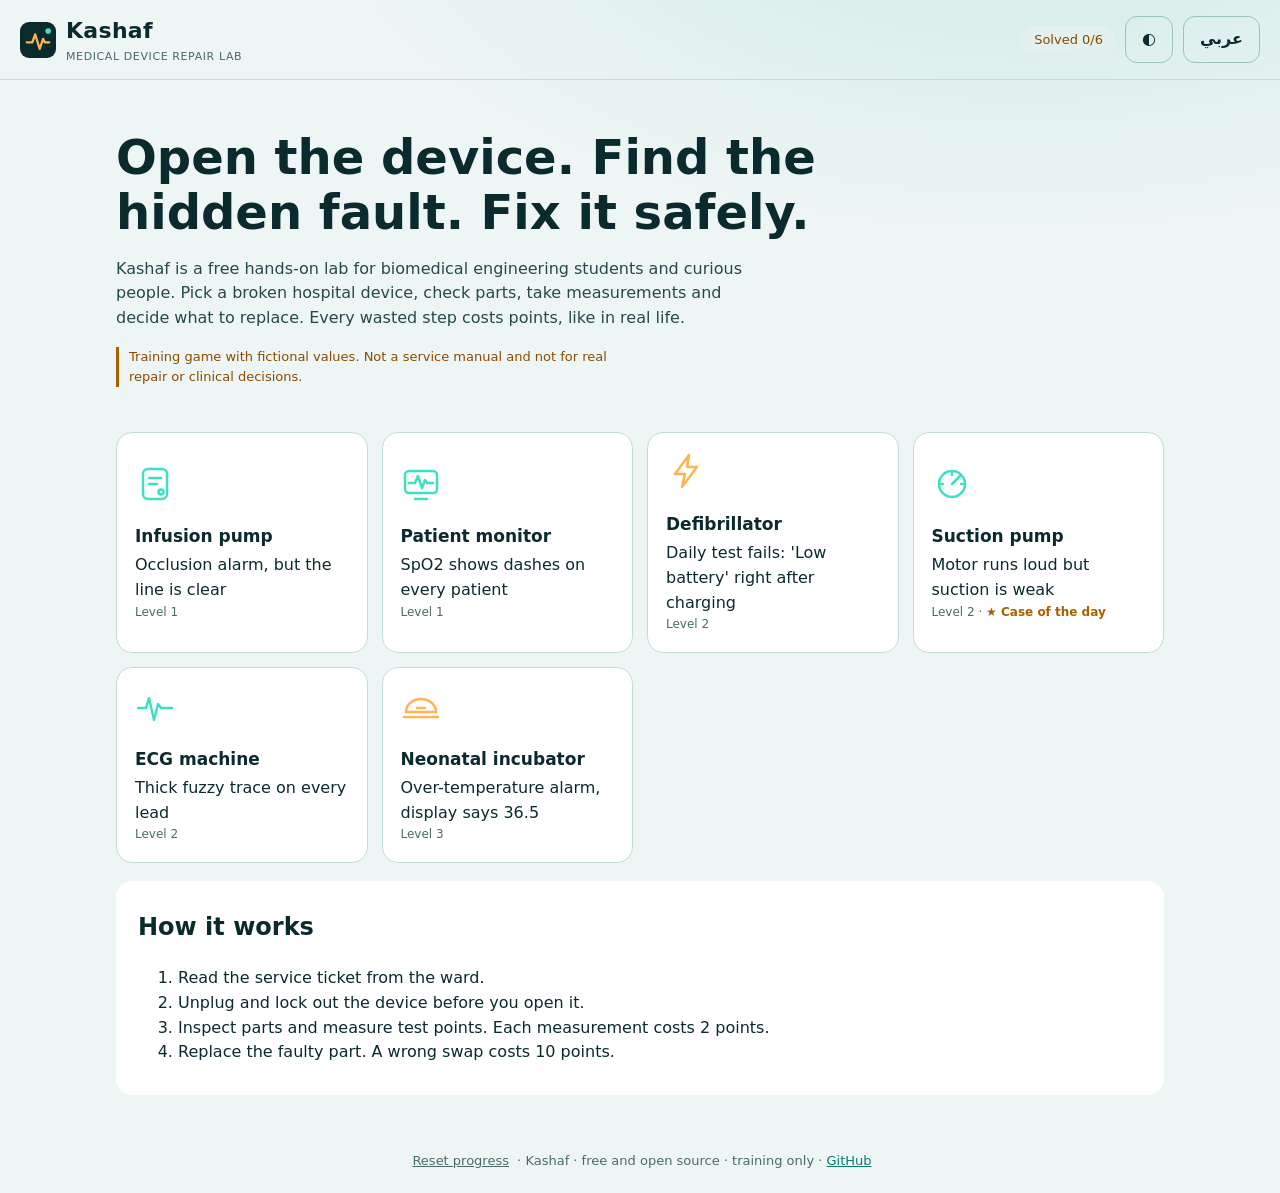
==== index.html @ 375be594 "Round 15: light/dark theme, DMM display never shows stray numbers" ====
<!doctype html>
<html lang="en" dir="ltr">
<head>
<meta charset="utf-8">
<meta name="viewport" content="width=device-width,initial-scale=1">
<title>Kashaf · Medical device repair lab</title>
<meta name="description" content="Kashaf is a free browser lab where you open virtual medical devices, hunt hidden faults and fix them. Training only.">
<meta property="og:title" content="Kashaf · Medical device repair lab">
<meta property="og:description" content="Open virtual hospital devices. Find the hidden fault. Fix it safely.">
<link rel="icon" href="favicon.svg">
<link rel="manifest" href="manifest.webmanifest">
<link rel="apple-touch-icon" href="icon-192.png">
<meta name="theme-color" content="#0b2a2e">
<meta property="og:type" content="website">
<meta property="og:image" content="https://yousefkhames.github.io/kashaf/og.png">
<meta name="twitter:card" content="summary_large_image">
<link rel="stylesheet" href="style.css">
</head>
<body>
<a class="skip" href="#main" data-i="skip"></a>
<header class="top">
  <a class="brand" href="#"><img src="logo.svg" alt="" width="36" height="36"><span>Kashaf<small data-i="tag"></small></span></a>
  <div class="actions"><span id="total" class="chip"></span><button id="theme" class="btn ghost" aria-label="Theme" title="Theme">◐</button><button id="lang" class="btn ghost" aria-label="Language">عربي</button></div>
</header>
<main id="main" tabindex="-1">
  <section id="home">
    <div class="hero">
      <h1 data-i="h1"></h1>
      <p data-i="sub"></p>
      <p class="warn" data-i="disc"></p>
    </div>
    <div id="cases" class="grid"></div>
    <div class="how"><h2 data-i="howh"></h2><ol><li data-i="h1s"></li><li data-i="h2s"></li><li data-i="h3s"></li><li data-i="h4s"></li></ol></div>
  </section>
  <section id="bench" hidden>
    <button id="back" class="btn ghost" data-i="back"></button>
    <div class="bench-head"><div><div class="muted" id="bdev"></div><h2 id="btitle"></h2></div><div class="score" role="status" aria-live="polite"><div class="muted" data-i="score"></div><div id="score">100</div></div></div>
    <div class="ticket"><b data-i="ticket"></b> <span id="complaint"></span></div>
    <div class="row">
      <div class="panel">
        <div class="safety"><label class="switch"><input type="checkbox" id="lock" aria-describedby="lockd"><span></span></label><div><b data-i="lock"></b><div class="muted" id="lockd" data-i="lockd"></div></div></div>
        <div id="board" class="board" role="group" aria-labelledby="bdev"></div>
        <div class="muted center" data-i="tap"></div>
      </div>
      <div class="panel side">
        <h3 id="cname" data-i="pick"></h3>
        <div class="tools">
          <button class="btn" id="tInsp" data-i="insp" disabled></button>
          <button class="btn" id="tMeter" data-i="meter" disabled></button>
          <button class="btn warnb" id="tFix" data-i="fix" disabled></button>
        </div>
        <div id="lcd" class="lcd" aria-hidden="true"><span class="lbl">DMM</span><span id="lcdv">---</span></div>
        <div id="log" class="log" aria-live="polite"></div>
        <button class="btn ghost" id="hint" data-i="hint"></button>
      </div>
    </div>
  </section>
  <section id="result" hidden>
    <div class="panel center">
      <div id="stars" class="stars"></div>
      <h2 id="rtitle"></h2>
      <p id="rwhy"></p>
      <div id="rstats" class="muted"></div>
      <ul id="chk" class="chk"></ul>
      <pre id="report" class="report" tabindex="0"></pre>
      <div class="actions center"><button id="copy" class="btn" data-i="copy"></button><button id="again" class="btn ghost" data-i="again"></button><button id="next" class="btn ghost" data-i="menu"></button></div>
    </div>
  </section>
</main>
<footer><button id="reset" class="lnk" data-i="reset"></button> · <span data-i="foot"></span> · <a href="https://github.com/yousefkhames/kashaf" id="gh" rel="noopener">GitHub</a></footer>
<script src="cases.js"></script>
<script src="app.js"></script>
<script>if("serviceWorker"in navigator)addEventListener("load",()=>navigator.serviceWorker.register("sw.js").catch(()=>{}))</script>
</body>
</html>
---- style.css ----
:root{--bg:#071a1d;--card:#0e2a2f;--card2:#12363c;--ink:#e8f6f4;--mut:#8fb3b0;--amber:#ffb454;--mint:#3ee0c1;--red:#ff6b6b;--r:16px}
*{box-sizing:border-box}
body{margin:0;background:radial-gradient(1200px 600px at 80% -10%,#0f3d42 0,transparent 60%),var(--bg);color:var(--ink);font:16px/1.55 system-ui,-apple-system,"Segoe UI",Tahoma,sans-serif;min-height:100vh;display:flex;flex-direction:column}
html[dir=rtl] body{font-family:"Segoe UI",Tahoma,system-ui,sans-serif}
main{flex:1;width:min(1080px,100%);margin:0 auto;padding:16px}
.top{display:flex;justify-content:space-between;align-items:center;padding:14px 20px;border-bottom:1px solid #15454b}
.brand{display:flex;gap:10px;align-items:center;color:var(--ink);text-decoration:none;font-weight:800;font-size:22px;letter-spacing:.3px}
.brand small{display:block;font-size:11px;font-weight:500;color:var(--mut);letter-spacing:.6px}
.actions{display:flex;gap:10px;align-items:center}.center{text-align:center;justify-content:center}
.chip{background:var(--card2);padding:4px 12px;border-radius:99px;font-size:13px;color:var(--amber)}
.btn{background:var(--mint);color:#032;border:0;border-radius:12px;padding:10px 16px;font:inherit;font-weight:700;cursor:pointer}
.btn:disabled{opacity:.35;cursor:not-allowed}.btn.ghost{background:transparent;color:var(--ink);border:1px solid #1f5a61}.btn.warnb{background:var(--amber)}
.btn:focus-visible,input:focus-visible+span,.comp:focus-visible{outline:3px solid var(--amber);outline-offset:2px}
.hero{padding:34px 0 18px}.hero h1{font-size:clamp(28px,5vw,48px);line-height:1.15;margin:0 0 10px;max-width:16em}
.hero p{max-width:40em;color:#c4e3df}.warn{font-size:13px;color:var(--amber)!important;border-inline-start:3px solid var(--amber);padding-inline-start:10px}
.grid{display:grid;grid-template-columns:repeat(auto-fit,minmax(240px,1fr));gap:14px;margin:14px 0}
.card{background:var(--card);border:1px solid #17484e;border-radius:var(--r);padding:18px;cursor:pointer;text-align:start;color:inherit;font:inherit;transition:.15s}
.card:hover{transform:translateY(-3px);border-color:var(--mint)}.card .ic{font-size:30px}.card h3{margin:6px 0 4px;font-size:17px}
.tag{font-size:12px;color:var(--mut)}.done{color:var(--mint);font-weight:700}
.how{background:var(--card);border-radius:var(--r);padding:8px 22px 14px;margin:18px 0}
.panel{background:var(--card);border:1px solid #17484e;border-radius:var(--r);padding:16px}
.row{display:grid;grid-template-columns:1.5fr 1fr;gap:14px;margin-top:12px}
@media(max-width:800px){.row{grid-template-columns:1fr}}
.bench-head{display:flex;justify-content:space-between;align-items:end;margin-top:10px}.bench-head h2{margin:0}
.muted{color:var(--mut);font-size:13px}.score{text-align:end}#score{font-size:38px;font-weight:800;color:var(--amber);line-height:1}
.ticket{background:#2b2412;border:1px solid #6b5420;border-radius:12px;padding:10px 14px;margin:10px 0;color:#ffe3b0}
.safety{display:flex;gap:12px;align-items:center;margin-bottom:10px}
.switch{position:relative;width:52px;height:30px;flex:none}.switch input{opacity:0;position:absolute;inset:0;cursor:pointer;z-index:2}
.switch span{position:absolute;inset:0;background:#35575a;border-radius:99px;transition:.2s}.switch span:before{content:"";position:absolute;top:3px;inset-inline-start:3px;width:24px;height:24px;border-radius:50%;background:#fff;transition:.2s}
.switch input:checked+span{background:var(--mint)}.switch input:checked+span:before{inset-inline-start:25px}
.board{display:grid;grid-template-columns:repeat(3,1fr);gap:10px;padding:12px;background:#06191c;border-radius:12px;border:1px dashed #1c5a60}
.comp{background:#10353b;border:1.5px solid #2a7a80;border-radius:12px;color:var(--ink);font:inherit;min-height:84px;padding:8px;cursor:pointer;display:flex;flex-direction:column;justify-content:center;align-items:center;gap:4px;transition:.15s}
.comp:hover{border-color:var(--amber)}.comp.sel{border-color:var(--amber);border-width:3px;background:#1b4a50}.comp.checked{background:#143f33}.comp.bad{background:#4a2323;border-color:var(--red)}.comp.fixed{background:#145040;border-color:var(--mint)}
.cn{font-weight:600;font-size:15px}.cs{font-size:12px;color:var(--mut);min-height:16px}
@media(max-width:560px){.board{grid-template-columns:repeat(2,1fr)}main{padding:10px}.hero{padding-top:20px}.tools .btn{flex:1}.bench-head h2{font-size:19px}#score{font-size:30px}.top{padding:10px 12px}}
@media(max-width:800px){.log{max-height:220px}}
.side h3{margin:0 0 10px}.tools{display:flex;gap:8px;flex-wrap:wrap}
.log{min-height:120px;max-height:260px;overflow:auto;margin:12px 0;font-size:14px}
.log p{background:var(--card2);border-radius:10px;padding:8px 10px;margin:6px 0}.log .e{border-inline-start:3px solid var(--red)}.log .g{border-inline-start:3px solid var(--mint)}
.stars{font-size:44px;color:var(--amber);letter-spacing:6px}
footer{padding:18px;text-align:center;color:var(--mut);font-size:13px}footer a{color:var(--mint)}
@media(prefers-reduced-motion:reduce){*{transition:none!important}}
#rstats{margin:10px 0 16px}
.skip{position:absolute;inset-inline-start:8px;top:-60px;background:var(--amber);color:#000;padding:8px 14px;border-radius:8px;z-index:10;font-weight:700}.skip:focus{top:8px}
#main:focus{outline:none}.comp:focus-visible,.card:focus-visible{outline:3px solid var(--amber);outline-offset:2px}
:root{--mut:#a3c4c1}.warn{color:#ffc470!important}
@media(prefers-contrast:more){.panel,.card,.comp{border-color:#8fe;}}
.log{scroll-behavior:smooth}
.lcd{display:flex;justify-content:space-between;align-items:center;direction:ltr;background:#1a2a14;color:#b6ff7a;font:700 26px/1 ui-monospace,Menlo,Consolas,monospace;border-radius:10px;padding:12px 14px;margin-top:12px;border:2px solid #2c4a1f;text-shadow:0 0 8px #7fff3a66}
.lcd .lbl{font-size:11px;letter-spacing:1px;color:#6a9a4a}
.report{white-space:pre-wrap;text-align:start;background:#06191c;border:1px dashed #1c5a60;border-radius:12px;padding:12px;font:13px/1.6 ui-monospace,Menlo,Consolas,monospace;margin:14px 0;color:#c4e3df}
.daily{color:var(--amber);font-weight:700}.lnk{background:none;border:0;color:var(--mut);text-decoration:underline;font:inherit;cursor:pointer;padding:4px}.lnk:focus-visible{outline:3px solid var(--amber)}
.log .h{border-inline-start:3px solid var(--amber)}
.chk{list-style:none;padding:0;margin:12px auto;max-width:460px;text-align:start}.chk li{display:flex;justify-content:space-between;gap:10px;padding:6px 10px;border-radius:8px;margin:4px 0;background:var(--card2);font-size:14px}
.chk li.bad{border-inline-start:3px solid var(--amber)}.chk li.ok{border-inline-start:3px solid var(--mint)}.chk li.skip{opacity:.6}.chk li span:last-child{color:var(--mut)}

[data-theme=light]{--bg:#eef6f5;--card:#ffffff;--card2:#e3f0ee;--ink:#0b2a2e;--mut:#4a6b69;--amber:#a85f00;--mint:#0b7a68}
[data-theme=light] body{background:radial-gradient(1200px 600px at 80% -10%,#cfe9e5 0,transparent 60%),var(--bg)}
[data-theme=light] .top{border-color:#c4dcd9}[data-theme=light] .panel,[data-theme=light] .card,[data-theme=light] .how{border-color:#c4dcd9}
[data-theme=light] .hero p{color:#25494b}[data-theme=light] .warn{color:#8a4b00!important;border-color:#a85f00}
[data-theme=light] .btn{background:#0b7a68;color:#fff}[data-theme=light] .btn.ghost{background:transparent;color:var(--ink);border-color:#9bc4be}[data-theme=light] .btn.warnb{background:#ffb454;color:#2b1a00}
[data-theme=light] .board{background:#dcebe9;border-color:#9bc4be}[data-theme=light] .comp{background:#fff;border-color:#9bc4be;color:var(--ink)}[data-theme=light] .comp.sel{background:#d2ece7}[data-theme=light] .comp.checked{background:#d4f1e4}[data-theme=light] .comp.bad{background:#fbdcdc}[data-theme=light] .comp.fixed{background:#c9efdf}
[data-theme=light] .ticket{background:#fff3d6;border-color:#e0b252;color:#4a3300}[data-theme=light] .report{background:#f3faf9;color:#1c3b3d;border-color:#9bc4be}
[data-theme=light] .chip{color:#8a4b00}[data-theme=light] .brand{color:var(--ink)}
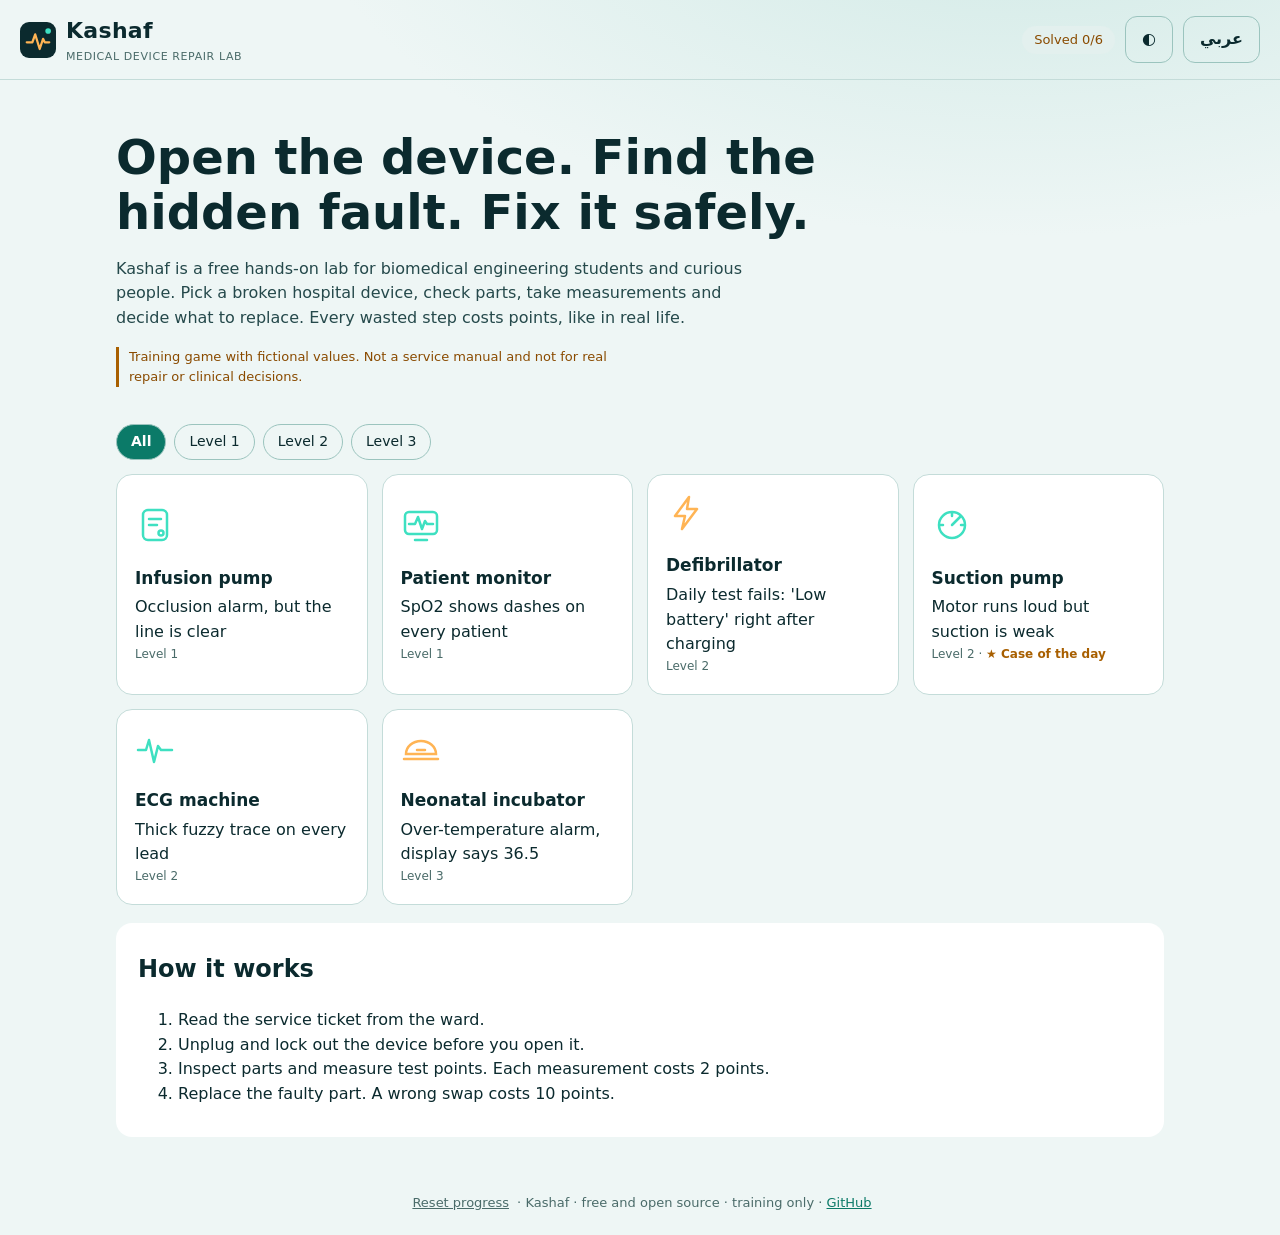
==== commit fad8bb91: "Round 17: level filter chips" ====
--- a/index.html
+++ b/index.html
@@ -29,6 +29,7 @@
       <p data-i="sub"></p>
       <p class="warn" data-i="disc"></p>
     </div>
+    <div id="filters" class="filters" role="group" aria-label="Filter"></div>
     <div id="cases" class="grid"></div>
     <div class="how"><h2 data-i="howh"></h2><ol><li data-i="h1s"></li><li data-i="h2s"></li><li data-i="h3s"></li><li data-i="h4s"></li></ol></div>
   </section>
--- a/style.css
+++ b/style.css
@@ -62,3 +62,4 @@
 [data-theme=light] .board{background:#dcebe9;border-color:#9bc4be}[data-theme=light] .comp{background:#fff;border-color:#9bc4be;color:var(--ink)}[data-theme=light] .comp.sel{background:#d2ece7}[data-theme=light] .comp.checked{background:#d4f1e4}[data-theme=light] .comp.bad{background:#fbdcdc}[data-theme=light] .comp.fixed{background:#c9efdf}
 [data-theme=light] .ticket{background:#fff3d6;border-color:#e0b252;color:#4a3300}[data-theme=light] .report{background:#f3faf9;color:#1c3b3d;border-color:#9bc4be}
 [data-theme=light] .chip{color:#8a4b00}[data-theme=light] .brand{color:var(--ink)}
+.filters{display:flex;gap:8px;flex-wrap:wrap;margin:6px 0}.chipb{background:transparent;color:var(--ink);border:1px solid #1f5a61;border-radius:99px;padding:6px 14px;font:inherit;font-size:14px;cursor:pointer}.chipb.on{background:var(--mint);color:#032;border-color:var(--mint);font-weight:700}[data-theme=light] .chipb{border-color:#9bc4be}[data-theme=light] .chipb.on{color:#fff}.chipb:focus-visible{outline:3px solid var(--amber)}
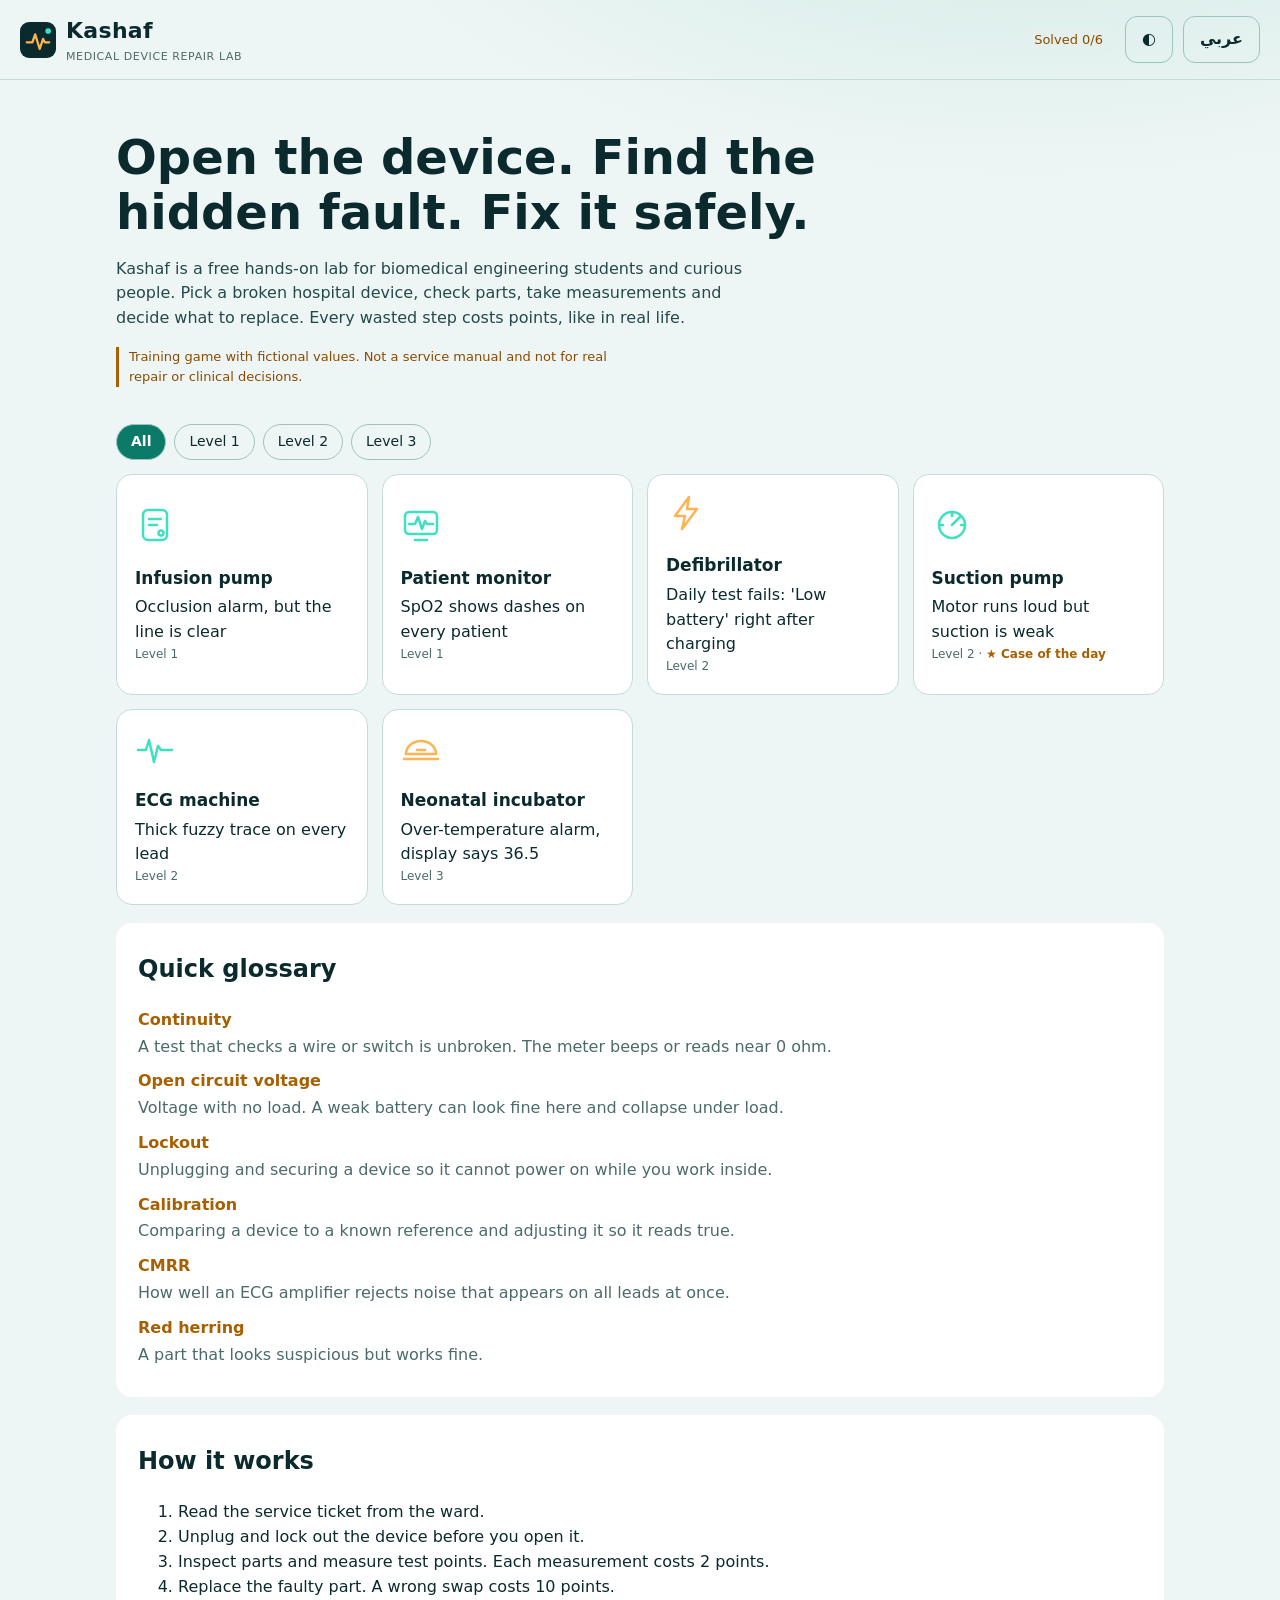
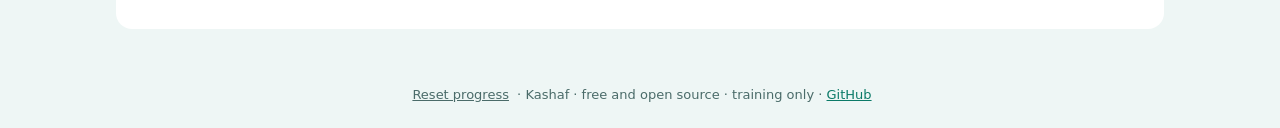
==== commit 1797b9d5: "Round 19: bilingual glossary" ====
--- a/index.html
+++ b/index.html
@@ -31,6 +31,7 @@
     </div>
     <div id="filters" class="filters" role="group" aria-label="Filter"></div>
     <div id="cases" class="grid"></div>
+    <div class="how gloss"><h2 data-i="gl"></h2><dl id="glist"></dl></div>
     <div class="how"><h2 data-i="howh"></h2><ol><li data-i="h1s"></li><li data-i="h2s"></li><li data-i="h3s"></li><li data-i="h4s"></li></ol></div>
   </section>
   <section id="bench" hidden>
@@ -64,7 +65,7 @@
       <div id="rstats" class="muted"></div>
       <ul id="chk" class="chk"></ul>
       <pre id="report" class="report" tabindex="0"></pre>
-      <div class="actions center"><button id="copy" class="btn" data-i="copy"></button><button id="again" class="btn ghost" data-i="again"></button><button id="next" class="btn ghost" data-i="menu"></button></div>
+      <div class="actions center"><button id="copy" class="btn" data-i="copy"></button><button id="share" class="btn ghost" data-i="share"></button><button id="again" class="btn ghost" data-i="again"></button><button id="next" class="btn ghost" data-i="menu"></button></div>
     </div>
   </section>
 </main>
--- a/style.css
+++ b/style.css
@@ -63,3 +63,4 @@
 [data-theme=light] .ticket{background:#fff3d6;border-color:#e0b252;color:#4a3300}[data-theme=light] .report{background:#f3faf9;color:#1c3b3d;border-color:#9bc4be}
 [data-theme=light] .chip{color:#8a4b00}[data-theme=light] .brand{color:var(--ink)}
 .filters{display:flex;gap:8px;flex-wrap:wrap;margin:6px 0}.chipb{background:transparent;color:var(--ink);border:1px solid #1f5a61;border-radius:99px;padding:6px 14px;font:inherit;font-size:14px;cursor:pointer}.chipb.on{background:var(--mint);color:#032;border-color:var(--mint);font-weight:700}[data-theme=light] .chipb{border-color:#9bc4be}[data-theme=light] .chipb.on{color:#fff}.chipb:focus-visible{outline:3px solid var(--amber)}
+.gloss dt{font-weight:700;margin-top:10px;color:var(--amber)}.gloss dd{margin:2px 0 0;color:var(--mut)}
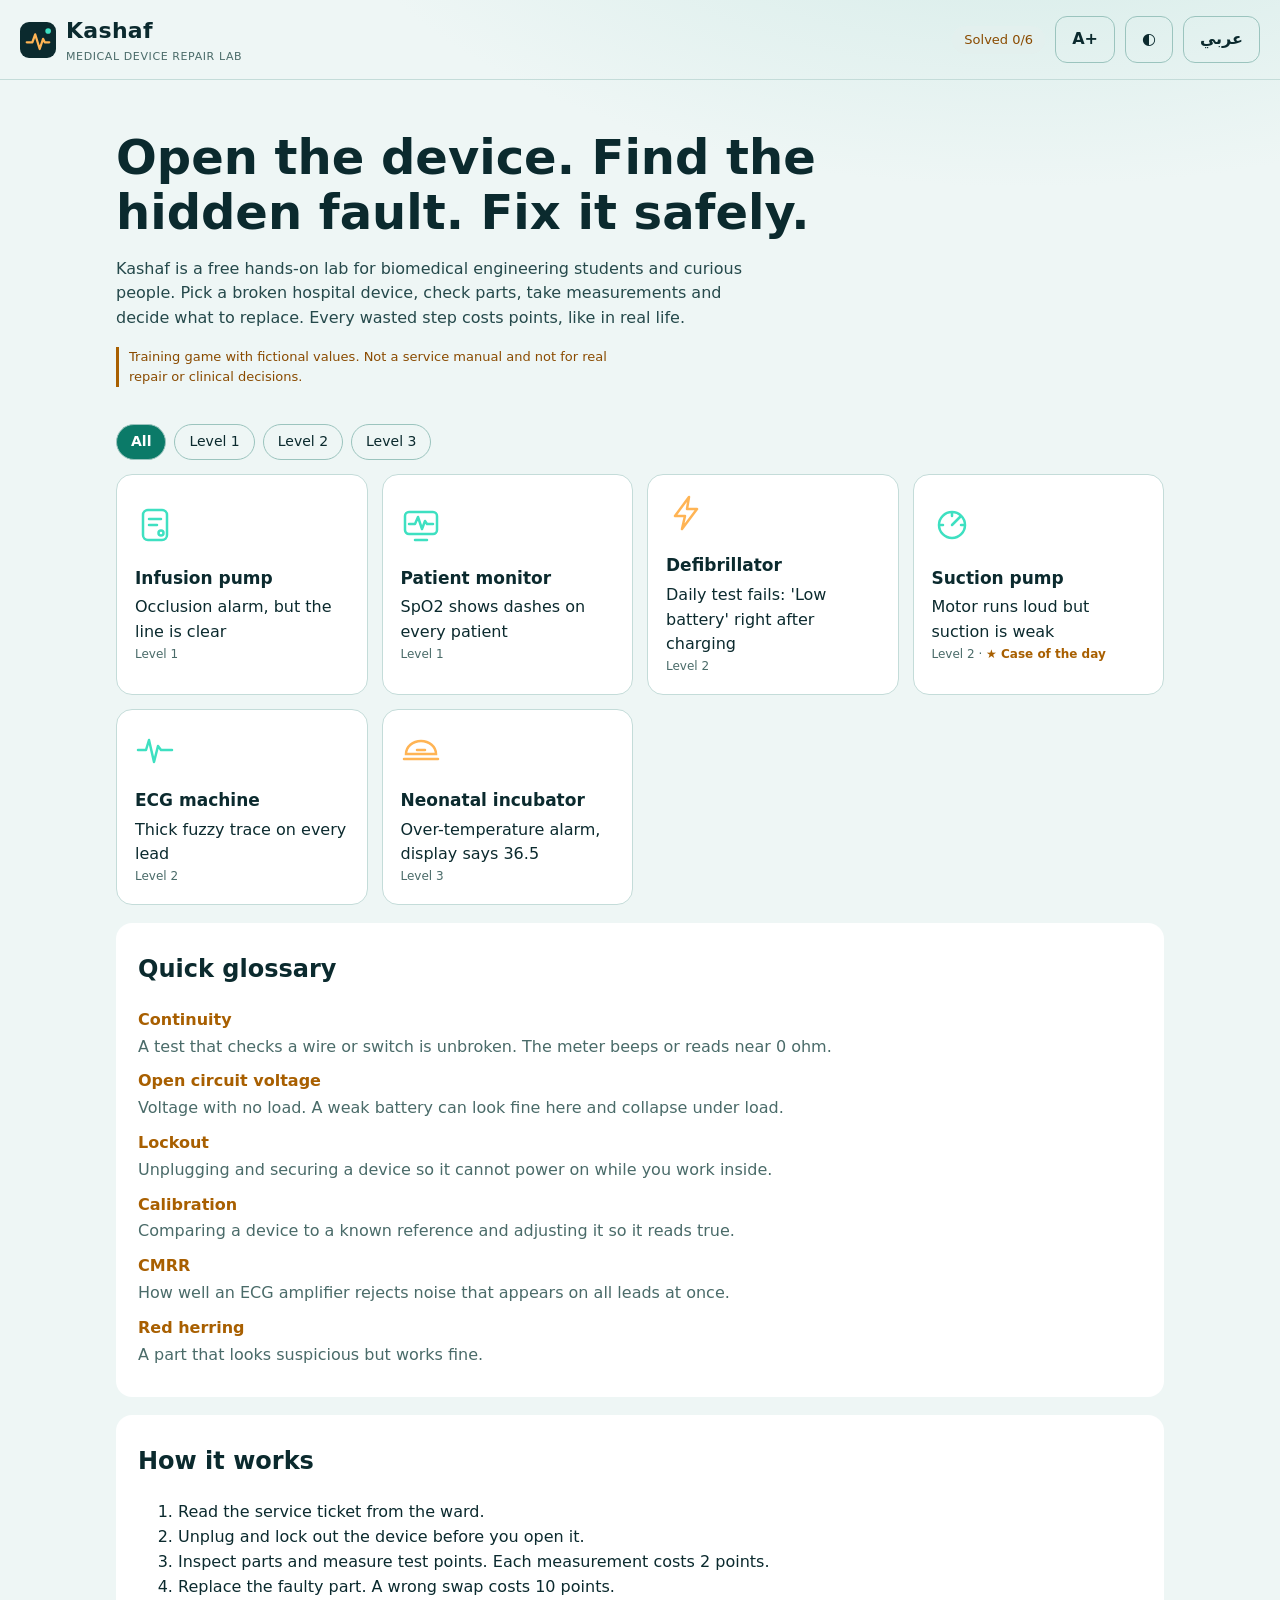
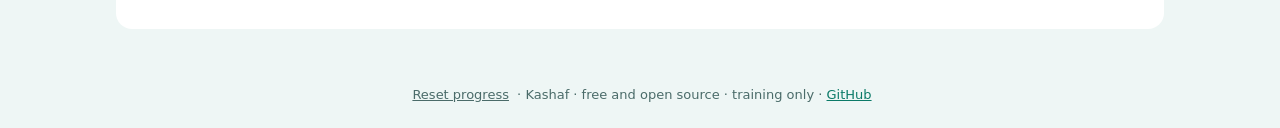
==== commit 52cae83d: "Round 24: text size control" ====
--- a/index.html
+++ b/index.html
@@ -20,7 +20,7 @@
 <a class="skip" href="#main" data-i="skip"></a>
 <header class="top">
   <a class="brand" href="#"><img src="logo.svg" alt="" width="36" height="36"><span>Kashaf<small data-i="tag"></small></span></a>
-  <div class="actions"><span id="total" class="chip"></span><button id="theme" class="btn ghost" aria-label="Theme" title="Theme">◐</button><button id="lang" class="btn ghost" aria-label="Language">عربي</button></div>
+  <div class="actions"><span id="total" class="chip"></span><button id="zoom" class="btn ghost" aria-label="Text size" title="Text size">A+</button><button id="theme" class="btn ghost" aria-label="Theme" title="Theme">◐</button><button id="lang" class="btn ghost" aria-label="Language">عربي</button></div>
 </header>
 <main id="main" tabindex="-1">
   <section id="home">
@@ -37,6 +37,7 @@
   <section id="bench" hidden>
     <button id="back" class="btn ghost" data-i="back"></button>
     <div class="bench-head"><div><div class="muted" id="bdev"></div><h2 id="btitle"></h2></div><div class="score" role="status" aria-live="polite"><div class="muted" data-i="score"></div><div id="score">100</div></div></div>
+    <div id="tip" class="tip" hidden><span data-i="tip"></span> <button id="tipx" class="lnk" data-i="gotit"></button></div>
     <div class="ticket"><b data-i="ticket"></b> <span id="complaint"></span></div>
     <div class="row">
       <div class="panel">
@@ -53,6 +54,7 @@
         </div>
         <div id="lcd" class="lcd" aria-hidden="true"><span class="lbl">DMM</span><span id="lcdv">---</span></div>
         <div id="log" class="log" aria-live="polite"></div>
+        <label class="muted" for="notes" data-i="notes"></label><textarea id="notes" rows="2" class="notes"></textarea>
         <button class="btn ghost" id="hint" data-i="hint"></button>
       </div>
     </div>
--- a/style.css
+++ b/style.css
@@ -64,3 +64,6 @@
 [data-theme=light] .chip{color:#8a4b00}[data-theme=light] .brand{color:var(--ink)}
 .filters{display:flex;gap:8px;flex-wrap:wrap;margin:6px 0}.chipb{background:transparent;color:var(--ink);border:1px solid #1f5a61;border-radius:99px;padding:6px 14px;font:inherit;font-size:14px;cursor:pointer}.chipb.on{background:var(--mint);color:#032;border-color:var(--mint);font-weight:700}[data-theme=light] .chipb{border-color:#9bc4be}[data-theme=light] .chipb.on{color:#fff}.chipb:focus-visible{outline:3px solid var(--amber)}
 .gloss dt{font-weight:700;margin-top:10px;color:var(--amber)}.gloss dd{margin:2px 0 0;color:var(--mut)}
+.tip{background:#0f3d42;border:1px solid #1f6b70;border-radius:12px;padding:10px 14px;margin:10px 0;font-size:14px}[data-theme=light] .tip{background:#dff1ee;border-color:#9bc4be}
+.notes{width:100%;background:var(--card2);color:var(--ink);border:1px solid #1f5a61;border-radius:10px;padding:8px;font:inherit;margin:4px 0 10px;resize:vertical}[data-theme=light] .notes{border-color:#9bc4be}
+@media print{body{background:#fff;color:#000}.top,footer,.actions,.btn,.skip,#filters,.tip{display:none!important}.panel{border:0;background:#fff;color:#000}.report,.chk li{background:#fff;color:#000;border:1px solid #999}.stars{color:#000}#main{width:100%}}
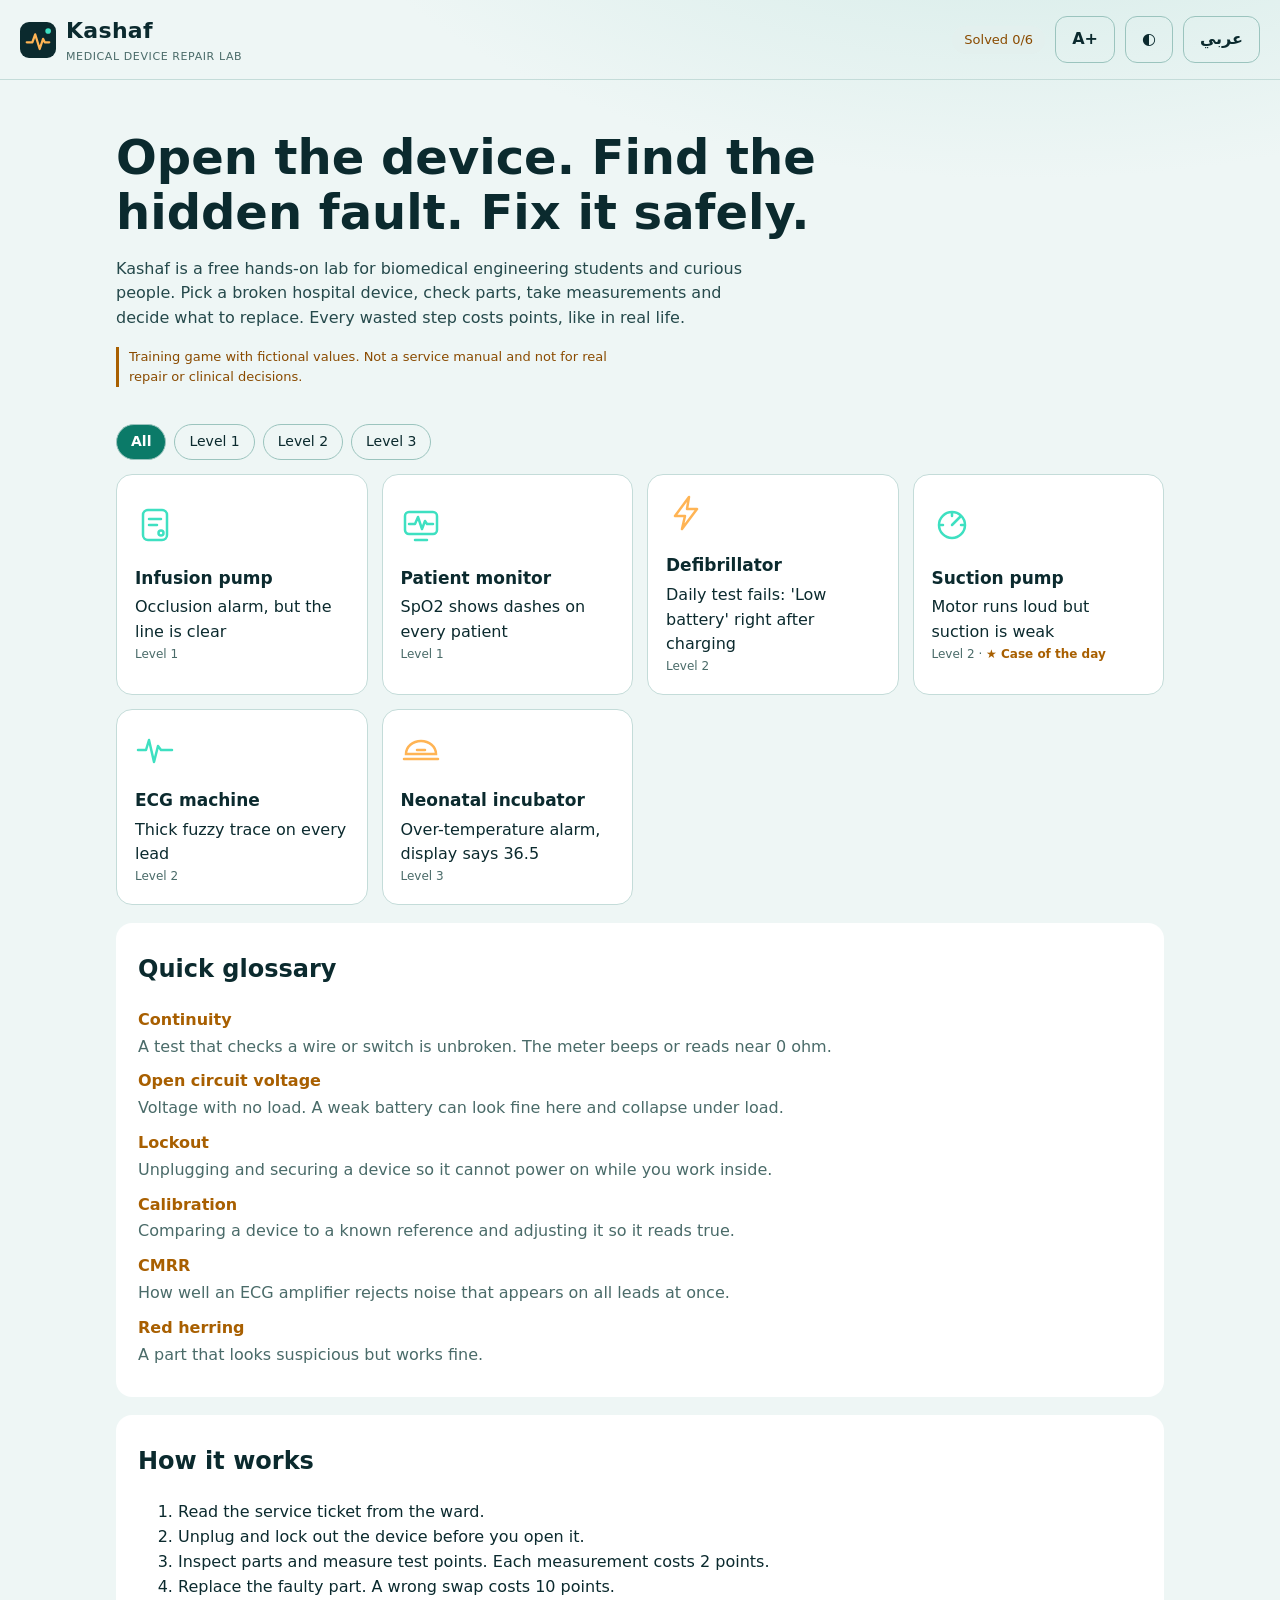
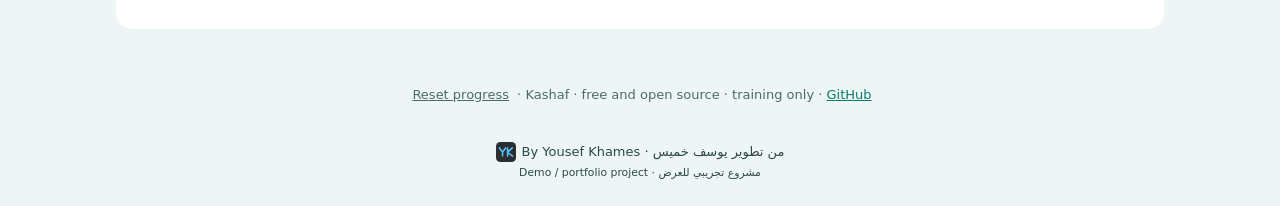
==== commit 739f9bcf: "YK byline and demo label, service worker only clears its own caches (shared github.io origin)" ====
--- a/index.html
+++ b/index.html
@@ -75,5 +75,6 @@
 <script src="cases.js"></script>
 <script src="app.js"></script>
 <script>if("serviceWorker"in navigator)addEventListener("load",()=>navigator.serviceWorker.register("sw.js").catch(()=>{}))</script>
+<div class="yk-credit" style="text-align:center;padding:14px 12px 24px;font:13px/1.5 system-ui,sans-serif;opacity:.85"><img src="assets/yk-logo.svg" width="20" height="20" alt="" style="vertical-align:middle;margin-inline-end:6px"><span>By Yousef Khames · من تطوير يوسف خميس</span><br><small>Demo / portfolio project · مشروع تجريبي للعرض</small></div>
 </body>
 </html>
